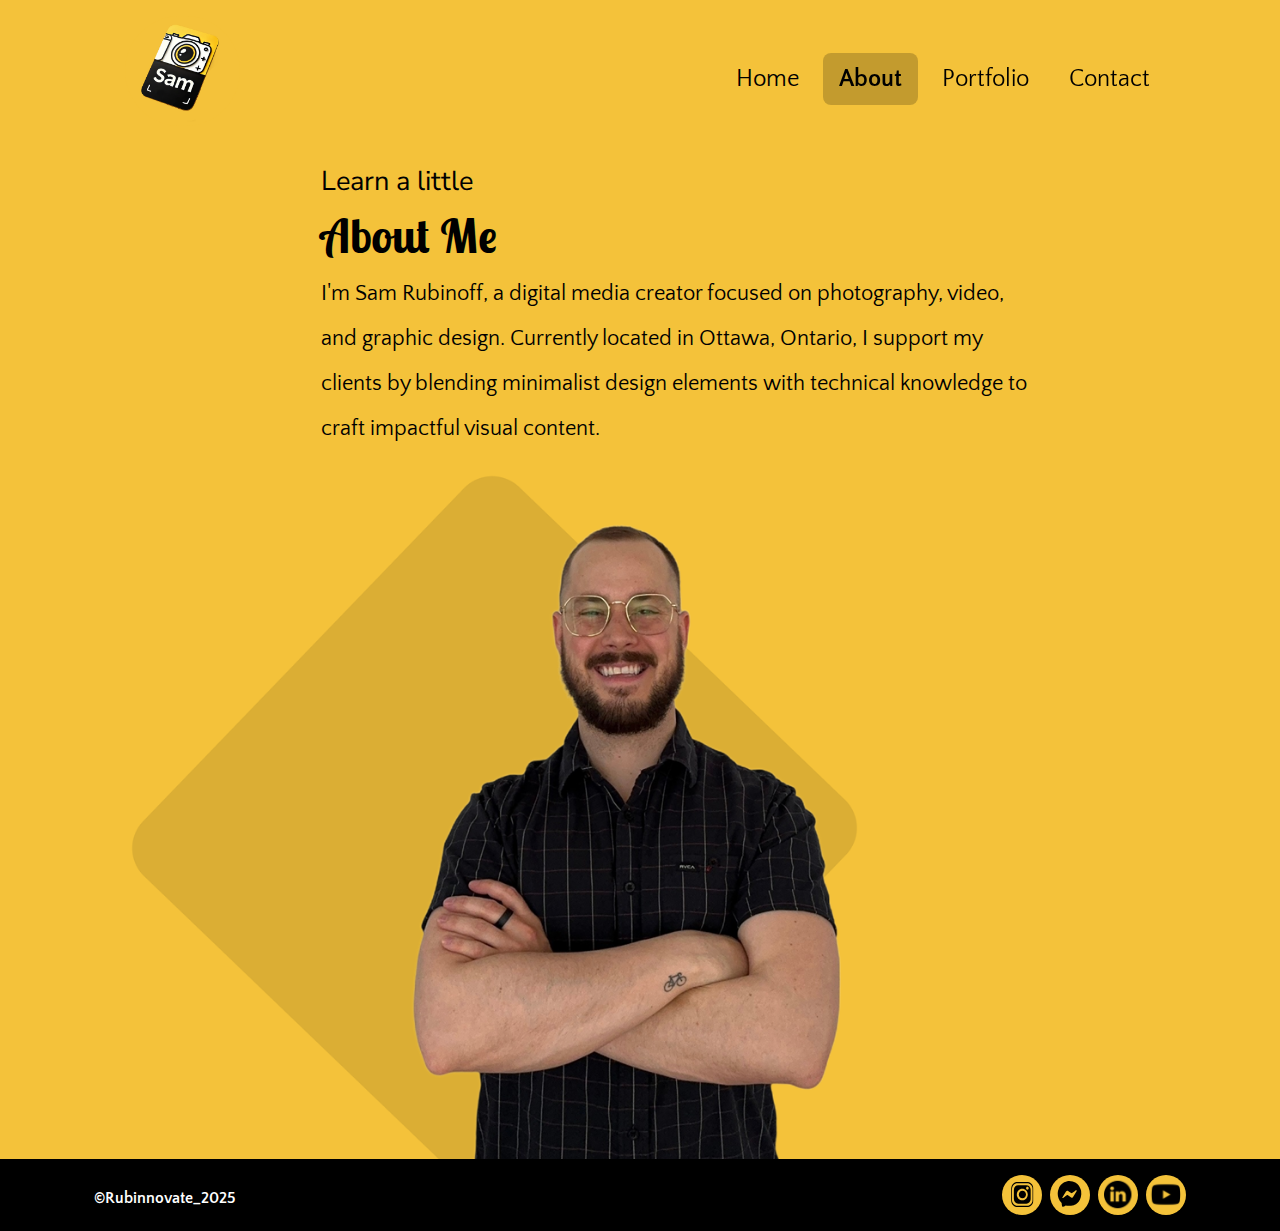
==== about.html @ 718720b1 "Refactor page titles for consistency and improved clarity" ====
<!DOCTYPE html>
<html lang="en">
<head>
    <meta charset="UTF-8">
    <meta name="viewport" content="width=device-width, initial-scale=1.0">
    <title>About</title>
    <link rel="icon" type="image/png" href="images/sam-logo.png">

    <!-- Bootstrap CSS -->
    <link href="https://cdn.jsdelivr.net/npm/bootstrap@5.3.3/dist/css/bootstrap.min.css" rel="stylesheet">

    <!-- Google Fonts -->
    <link rel="preconnect" href="https://fonts.googleapis.com">
    <link rel="preconnect" href="https://fonts.gstatic.com" crossorigin>
    <link href="https://fonts.googleapis.com/css2?family=Lobster+Two:wght@400;700&family=Nunito+Sans:wght@400;700&family=Quattrocento+Sans:wght@400;700&display=swap" rel="stylesheet">

    <!-- Custom CSS -->
    <link rel="stylesheet" href="css/general.css">
    <link rel="stylesheet" href="css/hover.css">
    <link rel="stylesheet" href="css/about.css">
</head>
<body>
    <!-- Skip Links -->
    <nav class="visually-hidden-focusable skip-links position-absolute z-3 p-2 bg-white" role="navigation" aria-label="Skip to content links" itemscope itemtype="https://schema.org/SiteNavigationElement">
        <a href="#navTop" class="text-dark text-decoration-underline me-3" itemprop="url" aria-label="Skip to top of page">Skip to Top</a>
        <a href="#mainContent" class="text-dark text-decoration-underline me-3" itemprop="url"  aria-label="Skip to main content section">Skip to Main Content</a>
        <a href="#footerBottom" class="text-dark text-decoration-underline" itemprop="url" aria-label="Skip to footer section">Skip to Footer</a>
    </nav>

     <!-- Top Black Section -->
     <div class="nav-top text-center py-2" id="navTop" itemprop="hasPart" itemscope itemtype="https://schema.org/SiteNavigationElement">
        <h2 class="menu-text" itemprop="name">Menu</h2>
    </div>

    <!-- Header Section -->
    <header class="nav-container" itemscope itemtype="https://schema.org/WPHeader" role="banner">

        <!-- Logo and Navigation Links -->
        <div class="container">
            <div class="nav-bottom d-flex flex-column align-items-center position-relative">
        
                <!-- Logo -->
                <div class="logo-container hvr-grow" itemprop="publisher" itemscope itemtype="https://schema.org/Organization">
                    <a href="index.html" itemprop="url" aria-label="Go to Rubinnovate Homepage">
                        <picture>
                            <!-- Small screens -->
                            <source 
                            srcset="images/sam-logo-256w.png, 
                                    images/sam-logo-512w.png 2x"
                            media="(max-width: 480px)">
                            
                            <!-- Medium screens -->
                            <source 
                            srcset="images/sam-logo-512w.png, 
                                    images/sam-logo-768w.png 2x"
                            media="(max-width: 1024px)">
                            
                            <!-- Large screens -->
                            <source 
                            srcset="images/sam-logo-768w.png, 
                                    images/sam-logo-1024w.png 2x"
                            media="(min-width: 1025px)">
                            
                            <!-- Fallback image -->
                            <img src="images/sam-logo-512w.png" class="logo" alt="Rubinnovate logo" aria-label="Rubinnovate Logo" itemprop="logo">
                        </picture>
                    </a>
                </div>
        
                <!-- Navigation Links -->
                <nav class="nav flex-column text-center mt-3" itemscope itemtype="https://schema.org/SiteNavigationElement" aria-label="Primary Navigation">
                    <a href="index.html" class="nav-link" itemprop="url" aria-current="page" aria-label="Home page">Home</a>
                    <a href="about.html" class="nav-link active hvr-grow" itemprop="url" aria-label="About page">About</a>
                    <a href="portfolio.html" class="nav-link hvr-grow" itemprop="url" aria-label="Portfolio page">Portfolio</a>
                    <a href="contact.html" class="nav-link hvr-grow" itemprop="url" aria-label="Contact page">Contact</a>
                </nav>
            
            </div>
        </div>
    
    </header>

     <!-- Main Content -->
    <main class="main-wrapper container" id="mainContent" itemscope itemtype="https://schema.org/WebPageElement" role="main">

        <!-- About Section -->
        <section class="about-section text-start py-4 px-3 d-flex flex-column" itemscope itemtype="https://schema.org/AboutPage" aria-label="About Text Section">

            <div class="about-text px-3 d-flex flex-column">
                <h1 class="about-title order-2" itemprop="headline">About Me</h1>
                <h2 class="about-intro order-1">Learn a little</h2>
                <p class="about-description order-3" itemprop="description">
                    I'm Sam Rubinoff, a digital media creator focused on photography, video, and graphic design. Currently located in Ottawa, Ontario, I support my clients by blending minimalist design elements with technical knowledge to craft impactful visual content.
                </p>
            </div>

        </section>
          
        <section class="profile-2-section" itemscope   itemtype="https://schema.org/Person" aria-label="About Profile Section">
            
            <div class="about-image-container">

                <picture>
                    <!-- Extra small screens -->
                    <source 
                    srcset="images/s-profile-2-300w.png, 
                            images/s-profile-2-600w.png 2x"
                    media="(max-width: 400px)">
                
                    <!-- Small screens -->
                    <source 
                    srcset="images/s-profile-2-600w.png, 
                            images/s-profile-2-900w.png 2x"
                    media="(max-width: 768px)">
                
                    <!-- Tablet screens -->
                    <source 
                    srcset="images/s-profile-2-900w.png, 
                            images/s-profile-2-1300w.png 2x"
                    media="(max-width: 1024px)">
                
                    <!-- Desktop screens -->
                    <source 
                    srcset="images/s-profile-2-1300w.png, 
                            images/s-profile-2-1938w-2.png 2x"
                    media="(min-width: 1380px)">
                
                    <!-- Fallback -->
                    <img src="images/s-profile-2-900w.png" alt="Sam Rubinoff smiling with arms crossed" class="about-image" aria-label="About profile image of Sam Rubinoff" itemprop="image">
                </picture>

            </div>

        </section>
          
    </main>

    <!-- Footer Section -->    
    <footer class="site-footer" id="footerBottom" itemscope itemtype="https://schema.org/WPFooter" role="contentinfo" aria-label="Footer Section">

        <div class="container d-flex justify-content-between align-items-center px-4 py-3">
            
            <!-- Copyright -->
            <p class="footer-text mb-0" itemprop="copyrightHolder" itemscope itemtype="https://schema.org/Organization">&copy;Rubinnovate_2025</p>

            <!-- Social Media Links -->
            <div class="social-icons d-flex gap-2" itemtype="https://schema.org/Organization" itemscope itemprop="publisher" aria-label="Rubinnovate social media links">
                <meta itemprop="name" content="Rubinnovate">

                <a href="https://www.instagram.com/samraphone/" target="_blank" class="icon-circle" itemprop="sameAs" aria-label="Rubinnovate on Instagram">
                    <img src="images/instagram.svg" alt="Instagram" class="social-icon hvr-grow">
                </a>
                <a href="https://www.messenger.com/" target="_blank" class="icon-circle" itemprop="sameAs" aria-label="Connect through Messenger">
                    <img src="images/messenger.svg" alt="Messenger" class="social-icon hvr-grow">
                </a>
                <a href="https://www.linkedin.com/in/samrubinoff/" target="_blank" class="icon-circle" itemprop="sameAs" aria-label="Rubinnovate on LinkedIn">
                    <img src="images/linkedin.svg" alt="LinkedIn" class="social-icon hvr-grow">
                </a>
                <a href="https://www.youtube.com/@ksamrubinoff" target="_blank" class="icon-circle" itemprop="sameAs" aria-label="Rubinnovate on YouTube">
                    <img src="images/youtube.svg" alt="YouTube" class="social-icon hvr-grow">
                </a>
            </div>
        </div>
    </footer>
    
    <!-- Bootstrap JS (for responsive components) -->
    <script src="https://cdn.jsdelivr.net/npm/bootstrap@5.3.3/dist/js/bootstrap.bundle.min.js"></script>

    <!-- Bootstrap Icons -->
    <link href="https://cdn.jsdelivr.net/npm/bootstrap-icons@1.10.5/font/bootstrap-icons.css" rel="stylesheet">
</body>
</html>
---- css/general.css ----
:root {
    /* Color Variables */
    --color-primary: #F4C23A;
    --color-secondary: #000000;
    --color-accent: #FFFFFF;
  
    /* Typography Variables */
    --font-h1: 'Lobster Two', cursive;
    --font-h2: 'Nunito Sans', sans-serif;
    --font-h3: 'Quattrocento Sans', sans-serif;
    --font-body: 'Quattrocento Sans', sans-serif;
  
    /* Font Sizes (based on modern web norms) */
    --font-size-h1: 2.5rem;  /* ~40px */
    --font-size-h2: 2rem;    /* ~32px */
    --font-size-h3: 1.5rem;  /* ~24px */
    --font-size-body: 1rem;  /* ~16px */
    --font-size-small: 0.875rem; /* ~14px */
  
    /* Font Weights */
    --font-weight-bold: 700;
    --font-weight-regular: 400;
  
    /* Spacing */
    --spacing-xsmall: 0.1rem;
    --spacing-small: 0.5rem;
    --spacing-medium: 1rem;
    --spacing-large: 2rem;

    /* Border Radius */
    --border-radius: 8px;
  }
  
/* Reset */
* {
    margin: 0;
    padding: 0;
    box-sizing: border-box;
}

body{
    background-color: var(--color-primary);
}

/* Skip Links */
.visually-hidden-focusable {
    position: absolute;
    top: 0;
    left: 0;
    z-index: 9999;
    padding: 0.5rem 1rem;
    background-color: var(--color-primary) !important; /* Ensure custom background shows */
    transform: translateY(-100%);
    transition: transform 0.3s ease;
    border-radius: var(--border-radius);
}
  
.visually-hidden-focusable a {
    display: block;
    color: var(--color-secondary) !important; /* Force black text */
    text-decoration: underline;
    font-weight: var(--font-weight-bold);
}
  
.visually-hidden-focusable a:focus {
    background-color: var(--color-accent) !important; /* White background on focus */
    color: var(--color-secondary) !important; /* Keep black text */
    outline: 2px solid var(--color-secondary);
    border-radius: var(--border-radius);
}
  
.visually-hidden-focusable:focus-within {
    transform: translateY(0); /* Reveal when focused */
}

/* Navigation Section*/

/* Top Black Section */
.nav-top {
    background-color: var(--color-secondary);
}

.menu-text {
    font-family: var(--font-h2);
    font-size: var(--font-size-h2);
    font-weight: var(--font-weight-regular);
    color: var(--color-accent);
}

/* Logo Styling */
.logo-container {
    position: absolute;
    top: -30px;
    left: 20px;
    background-color: var(--color-primary);
    border-radius: 50%;
    width: 110px;
}

.logo {
    width: 100%;
    height: auto;
    border-radius: 50%;
    margin-left: -5px;
}

/* Navigation Links */
.nav-bottom {
    background-color: var(--color-primary);
    padding: var(--spacing-large) 0 var(--spacing-medium);
}

.nav-link {
    font-family: var(--font-h3);
    font-size: var(--font-size-h3);
    font-weight: var(--font-weight-regular);
    color: var(--color-secondary);
    padding: var(--spacing-small) var(--spacing-medium);
    text-decoration: none;
    margin: 0.2rem 0;
}

.nav-link:hover, .nav-link:focus {
    color: var(--color-accent); /* White */
    text-decoration: none; /* Removes underline */
}

/* Active Link Styling */
.nav-link.active {
    font-weight: var(--font-weight-bold);
    background-color: rgba(0, 0, 0, 0.2);
    border-radius: var(--border-radius);
    padding: var(--spacing-small) var(--spacing-medium);
}

/* Footer Section */
.site-footer {
    background-color: var(--color-secondary);
    color: var(--color-accent);
    font-family: var(--font-body);
    font-size: var(--font-size-body);
}

.footer-text {
    font-weight: var(--font-weight-bold);
    margin-top: 6px;
}

/* Circular Icon Backgrounds */
.icon-circle {
    background-color: var(--color-primary);
    border-radius: 50%;
    width: 40px;
    height: 40px;
    display: flex;
    justify-content: center;
    align-items: center;
}

/* SVG Icons */
.social-icon {
    width: 38px;
    height: 38px;
}

/* Media Queries */
/* Styles for Medium Screens (834x1194= iPad Pro 11") */
@media (min-width: 833px) {
    /* Navigation Section */
    .nav-top {
        display: none; /* Hide black header */
    }
    
     /* Navigation Links */
     .nav {
        flex-direction: row !important;
        justify-content: flex-end;
        align-items: center;
        gap: var(--spacing-large); /* Even spacing between links */
        margin: 0;
        gap: var(--spacing-small);
    }
    
    .nav-link {
        margin: 0;
    }

    /* Bottom Yellow Section (Logo + Links) */
    .nav-bottom {
        flex-direction: row !important;
        justify-content: space-between;
        padding: var(--spacing-medium) var(--spacing-large); /* Balanced spacing on desktop */
    }
    
    /* Logo Container */
    .logo-container {
        position: static; /* Unset absolute for inline alignment */
        width: 110px;
        margin-left: var(--spacing-medium); /* Space between logo and edge */
    }
}

 /* Styles for Large Screens (1450x832= Macbook Air)*/
@media (min-width: 1380px) {
    /* Navigation Links */
    .nav {
        gap: var(--spacing-medium);
    }
}
---- css/about.css ----
.main-wrapper {
    background-color: var(--color-primary);
}
 
.about-text {
    max-width: 700px;
}
  
.about-intro {
    font-family: var(--font-h2);
    font-size: var(--font-size-h3); /* Smaller header */
    font-weight: var(--font-weight-regular);
    color: var(--color-secondary);
}
  
.about-title {
    font-family: var(--font-h1);
    font-size: var(--font-size-h1);
    font-weight: var(--font-weight-bold);
    color: var(--color-secondary);
    margin-bottom: var(--spacing-small);
}
  
.about-description {
    font-family: var(--font-body);
    font-size: var(--font-size-body);
    color: var(--color-secondary);
    line-height: 2;
    margin-bottom: 0;
}
  
.profile-2-section {
    position: relative;
    background-color: var(--color-primary);
    padding: var(--spacing-large) 0;
    display: flex;
    justify-content: center;
    height: 55vh;
    overflow: hidden;
}

.about-image-container {
    position: relative;
}

.about-image {
    height: 59vh;
    width: auto;
    margin-right: 165px;
    margin-top: -42px;
}

/* Media Queries */
/* Styles for Medium Screens (834x1194= iPad Pro 11") */
@media (min-width: 833px) {
    .about-section {
        align-items: center;
        margin-left: 79px;
    }

    .about-intro {
        font-size: 1.7rem;
    }

    .about-text {
        max-width: 750px;
    }

    .about-title {
        font-size: 3rem;
    }
    
    .about-description {
        font-size: 1.4rem;
    }

    /* Profile Section */
    .profile-2-section {
        height: 76vh;
    }
    
    .about-image {
        height: 84vh;
        width: auto;
        margin-top: -47px;
        margin-right: 275px;
    }
}

 /* Styles for Large Screens (1450x832= Macbook Air)*/
@media (min-width: 1400px) {
    /* Main Wrapper */
    .main-wrapper {
        display: flex;
        flex-direction: row-reverse;
        align-items: center;
        justify-content: center;
    }

    .about-section {
        align-items: center;
        margin: 0;
        margin-top: -55px;
    }

    .about-text {
        max-width: 1100px;
    }

    .about-intro {
        font-size: 2.5rem;
    }

    .about-title {
        font-size: 4rem;
    }
    
    .about-description {
        font-size: 1.8rem;
    }

    /* Profile Section */
    .profile-2-section {
        height: 74vh; /* Increases height for less whitespace */
    }

    .about-image {
        width: 700px;
        height: auto;
        margin-left: 260px;
    }
}
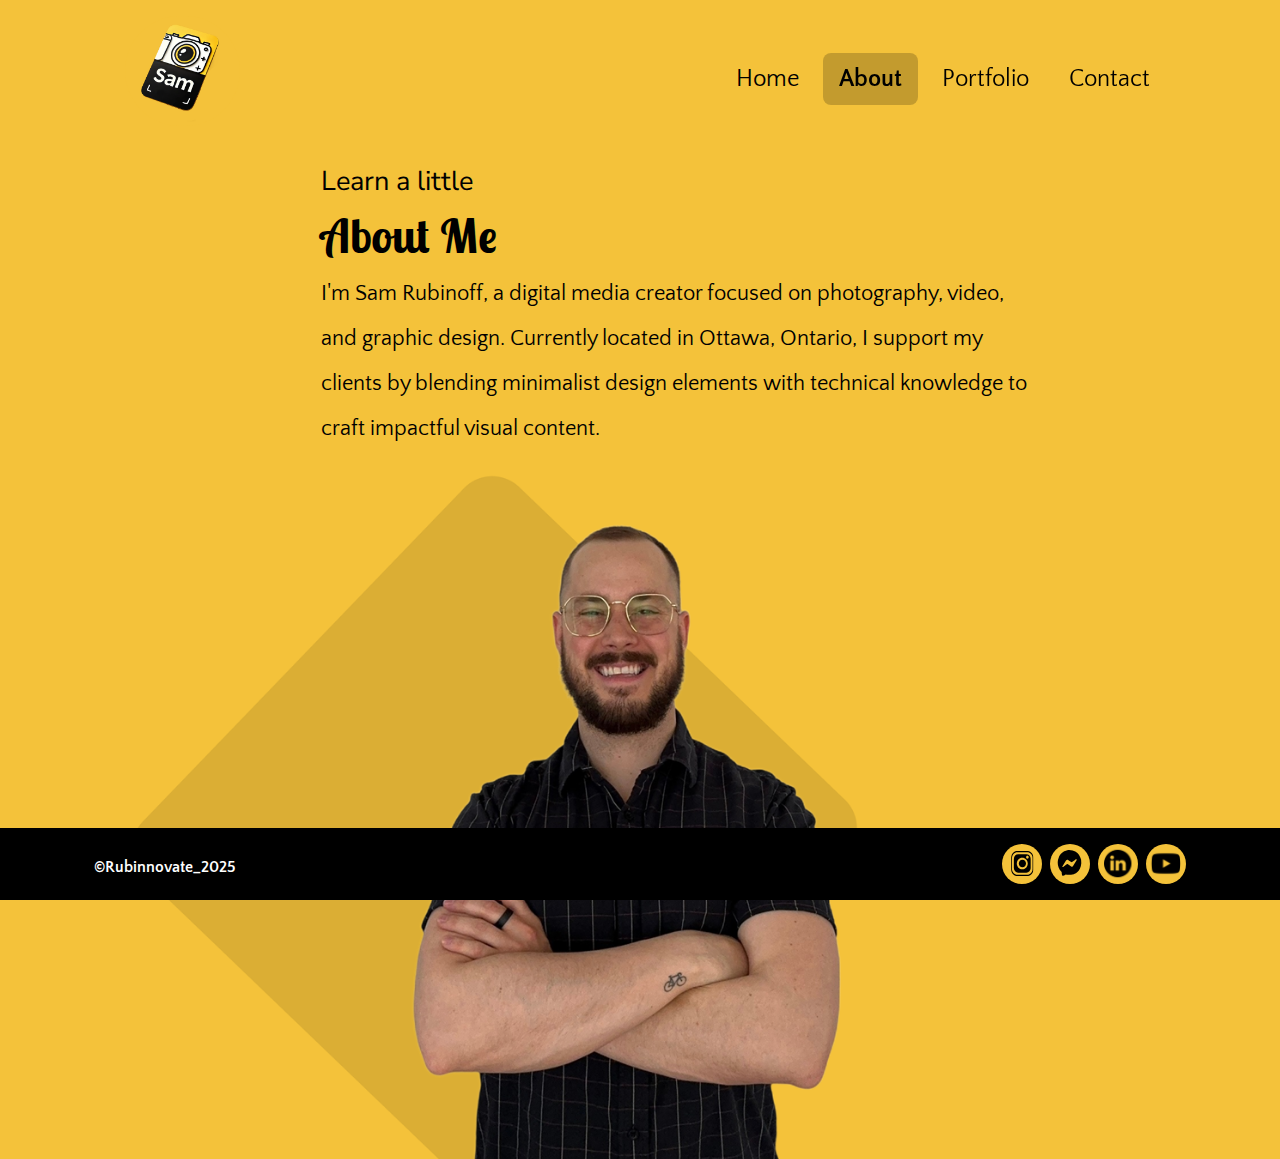
==== commit 3c93209c: "Add fixed-bottom class to footer sections for consistent positioning" ====
--- a/about.html
+++ b/about.html
@@ -4,7 +4,7 @@
     <meta charset="UTF-8">
     <meta name="viewport" content="width=device-width, initial-scale=1.0">
     <title>About</title>
-    <link rel="icon" type="image/png" href="images/sam-logo.png">
+    <link rel="icon" type="image/png" href="images/sam-logo-256w.png">
 
     <!-- Bootstrap CSS -->
     <link href="https://cdn.jsdelivr.net/npm/bootstrap@5.3.3/dist/css/bootstrap.min.css" rel="stylesheet">
@@ -136,10 +136,10 @@
     </main>
 
     <!-- Footer Section -->    
-    <footer class="site-footer" id="footerBottom" itemscope itemtype="https://schema.org/WPFooter" role="contentinfo" aria-label="Footer Section">
+    <footer class="site-footer fixed-bottom" id="footerBottom" itemscope itemtype="https://schema.org/WPFooter" role="contentinfo" aria-label="Footer Section">
 
         <div class="container d-flex justify-content-between align-items-center px-4 py-3">
-            
+
             <!-- Copyright -->
             <p class="footer-text mb-0" itemprop="copyrightHolder" itemscope itemtype="https://schema.org/Organization">&copy;Rubinnovate_2025</p>
 
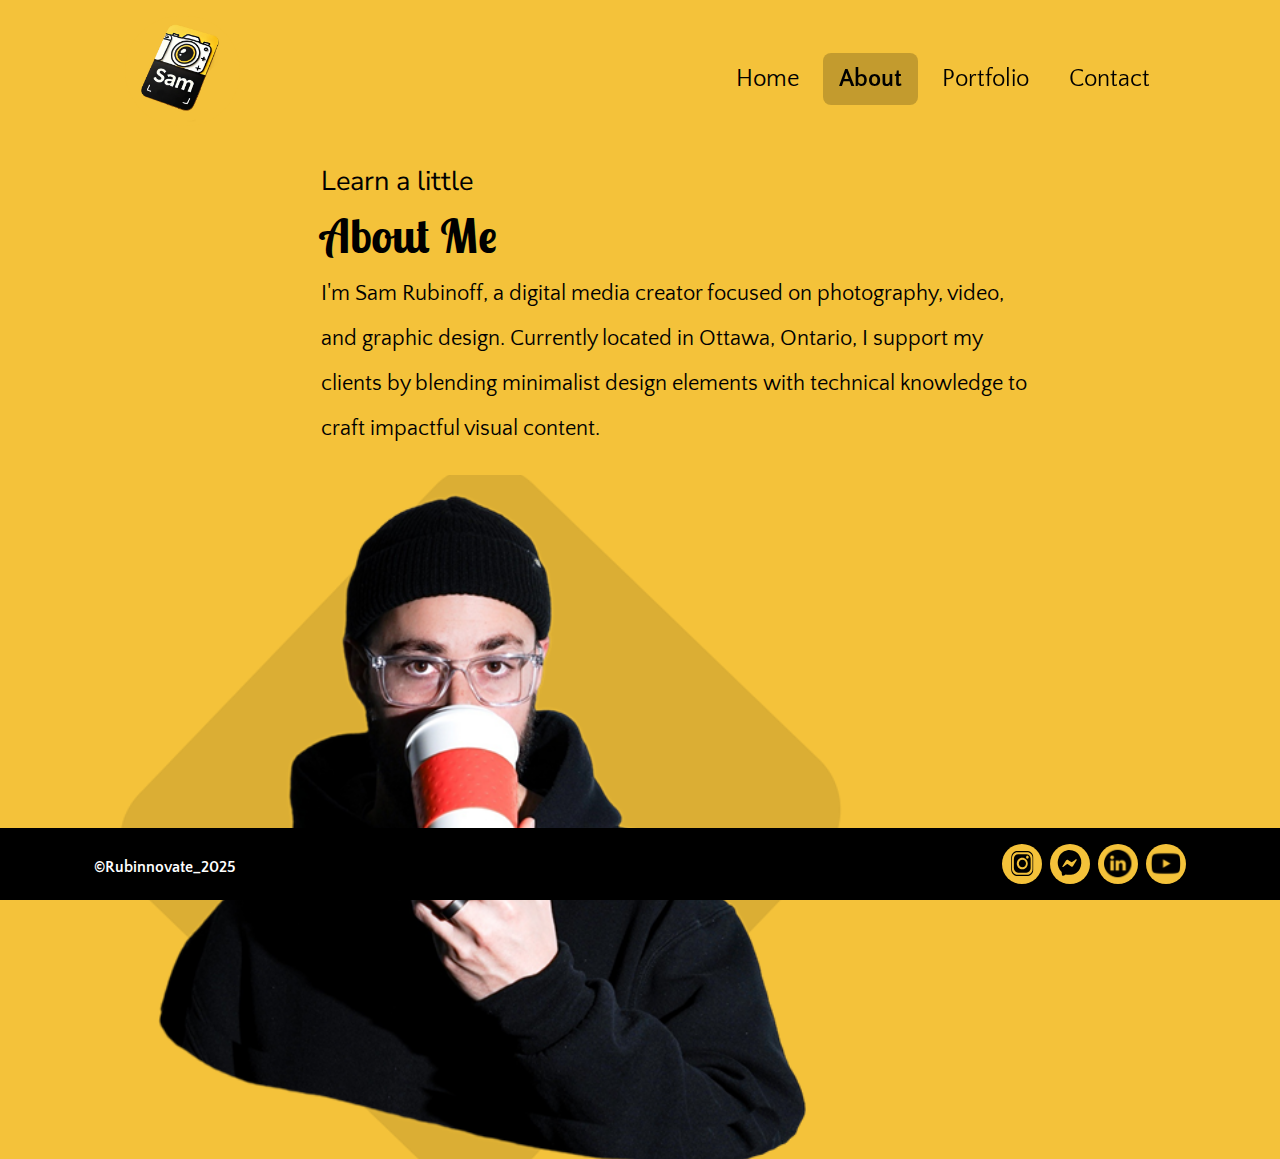
==== commit f38002c7: "Refactor code structure for improved readability and maintainability" ====
--- a/about.html
+++ b/about.html
@@ -117,16 +117,16 @@
                     <source 
                     srcset="images/s-profile-2-900w.png, 
                             images/s-profile-2-1300w.png 2x"
-                    media="(max-width: 1024px)">
+                    media="(max-width: 1299px)">
                 
                     <!-- Desktop screens -->
                     <source 
                     srcset="images/s-profile-2-1300w.png, 
-                            images/s-profile-2-1938w-2.png 2x"
-                    media="(min-width: 1380px)">
+                            images/s-profile-2-2282w.png 2x"
+                    media="(min-width: 1300px)">
                 
                     <!-- Fallback -->
-                    <img src="images/s-profile-2-900w.png" alt="Sam Rubinoff smiling with arms crossed" class="about-image" aria-label="About profile image of Sam Rubinoff" itemprop="image">
+                    <img src="images/s-profile-2-600w.png" alt="Sam Rubinoff smiling with arms crossed" class="about-image" aria-label="About profile image of Sam Rubinoff" itemprop="image">
                 </picture>
 
             </div>
@@ -160,7 +160,9 @@
                     <img src="images/youtube.svg" alt="YouTube" class="social-icon hvr-grow">
                 </a>
             </div>
+
         </div>
+        
     </footer>
     
     <!-- Bootstrap JS (for responsive components) -->
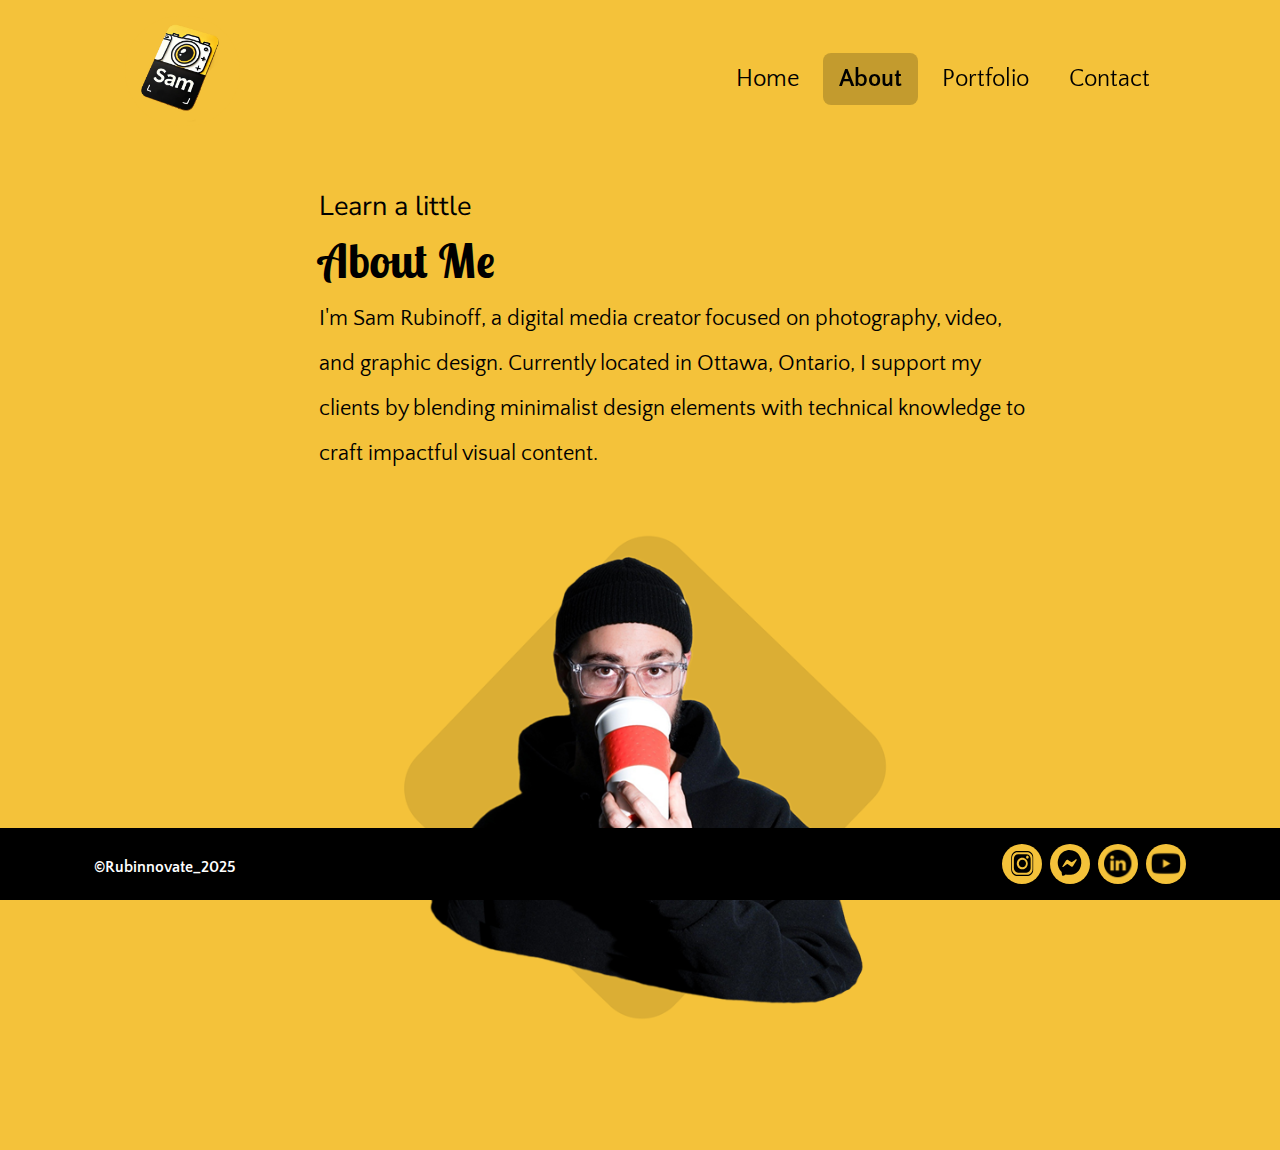
==== commit 89ea6236: "Update media queries for profile image sources for improved responsiveness" ====
--- a/about.html
+++ b/about.html
@@ -117,13 +117,13 @@
                     <source 
                     srcset="images/s-profile-2-900w.png, 
                             images/s-profile-2-1300w.png 2x"
-                    media="(max-width: 1299px)">
+                    media="(max-width: 1300px)">
                 
                     <!-- Desktop screens -->
                     <source 
                     srcset="images/s-profile-2-1300w.png, 
                             images/s-profile-2-2282w.png 2x"
-                    media="(min-width: 1300px)">
+                    media="(min-width: 1301px)">
                 
                     <!-- Fallback -->
                     <img src="images/s-profile-2-600w.png" alt="Sam Rubinoff smiling with arms crossed" class="about-image" aria-label="About profile image of Sam Rubinoff" itemprop="image">
--- a/css/general.css
+++ b/css/general.css
@@ -74,7 +74,6 @@
 }
 
 /* Navigation Section*/
-
 /* Top Black Section */
 .nav-top {
     background-color: var(--color-secondary);
--- a/css/about.css
+++ b/css/about.css
@@ -35,8 +35,8 @@
     padding: var(--spacing-large) 0;
     display: flex;
     justify-content: center;
-    height: 55vh;
-    overflow: hidden;
+    align-items: center;
+    height: 100%;
 }
 
 .about-image-container {
@@ -44,10 +44,11 @@
 }
 
 .about-image {
-    height: 59vh;
-    width: auto;
-    margin-right: 165px;
-    margin-top: -42px;
+    width: 480px;
+    height: auto;
+    margin-top: 1px;
+    margin-left: 18px;
+    padding-bottom: 70px;
 }
 
 /* Media Queries */
@@ -55,7 +56,8 @@
 @media (min-width: 833px) {
     .about-section {
         align-items: center;
-        margin-left: 79px;
+        margin-left: 75px;
+        margin-top: 25px;
     }
 
     .about-intro {
@@ -76,14 +78,15 @@
 
     /* Profile Section */
     .profile-2-section {
-        height: 76vh;
+        height: 100%;
     }
     
     .about-image {
-        height: 84vh;
-        width: auto;
-        margin-top: -47px;
-        margin-right: 275px;
+        width: 800px;
+        height: auto;
+        margin-top: 1px;
+        padding-bottom: 80px;
+        margin-left: 40px;
     }
 }
 
@@ -99,12 +102,11 @@
 
     .about-section {
         align-items: center;
-        margin: 0;
         margin-top: -55px;
     }
 
     .about-text {
-        max-width: 1100px;
+        max-width: 900px;
     }
 
     .about-intro {
@@ -121,12 +123,14 @@
 
     /* Profile Section */
     .profile-2-section {
-        height: 74vh; /* Increases height for less whitespace */
+        height: 74vh;
+        overflow: hidden;
     }
 
     .about-image {
-        width: 700px;
+        width: 800px;
         height: auto;
-        margin-left: 260px;
+        margin-top: 60px;
+        margin-left: 80px;
     }
 }